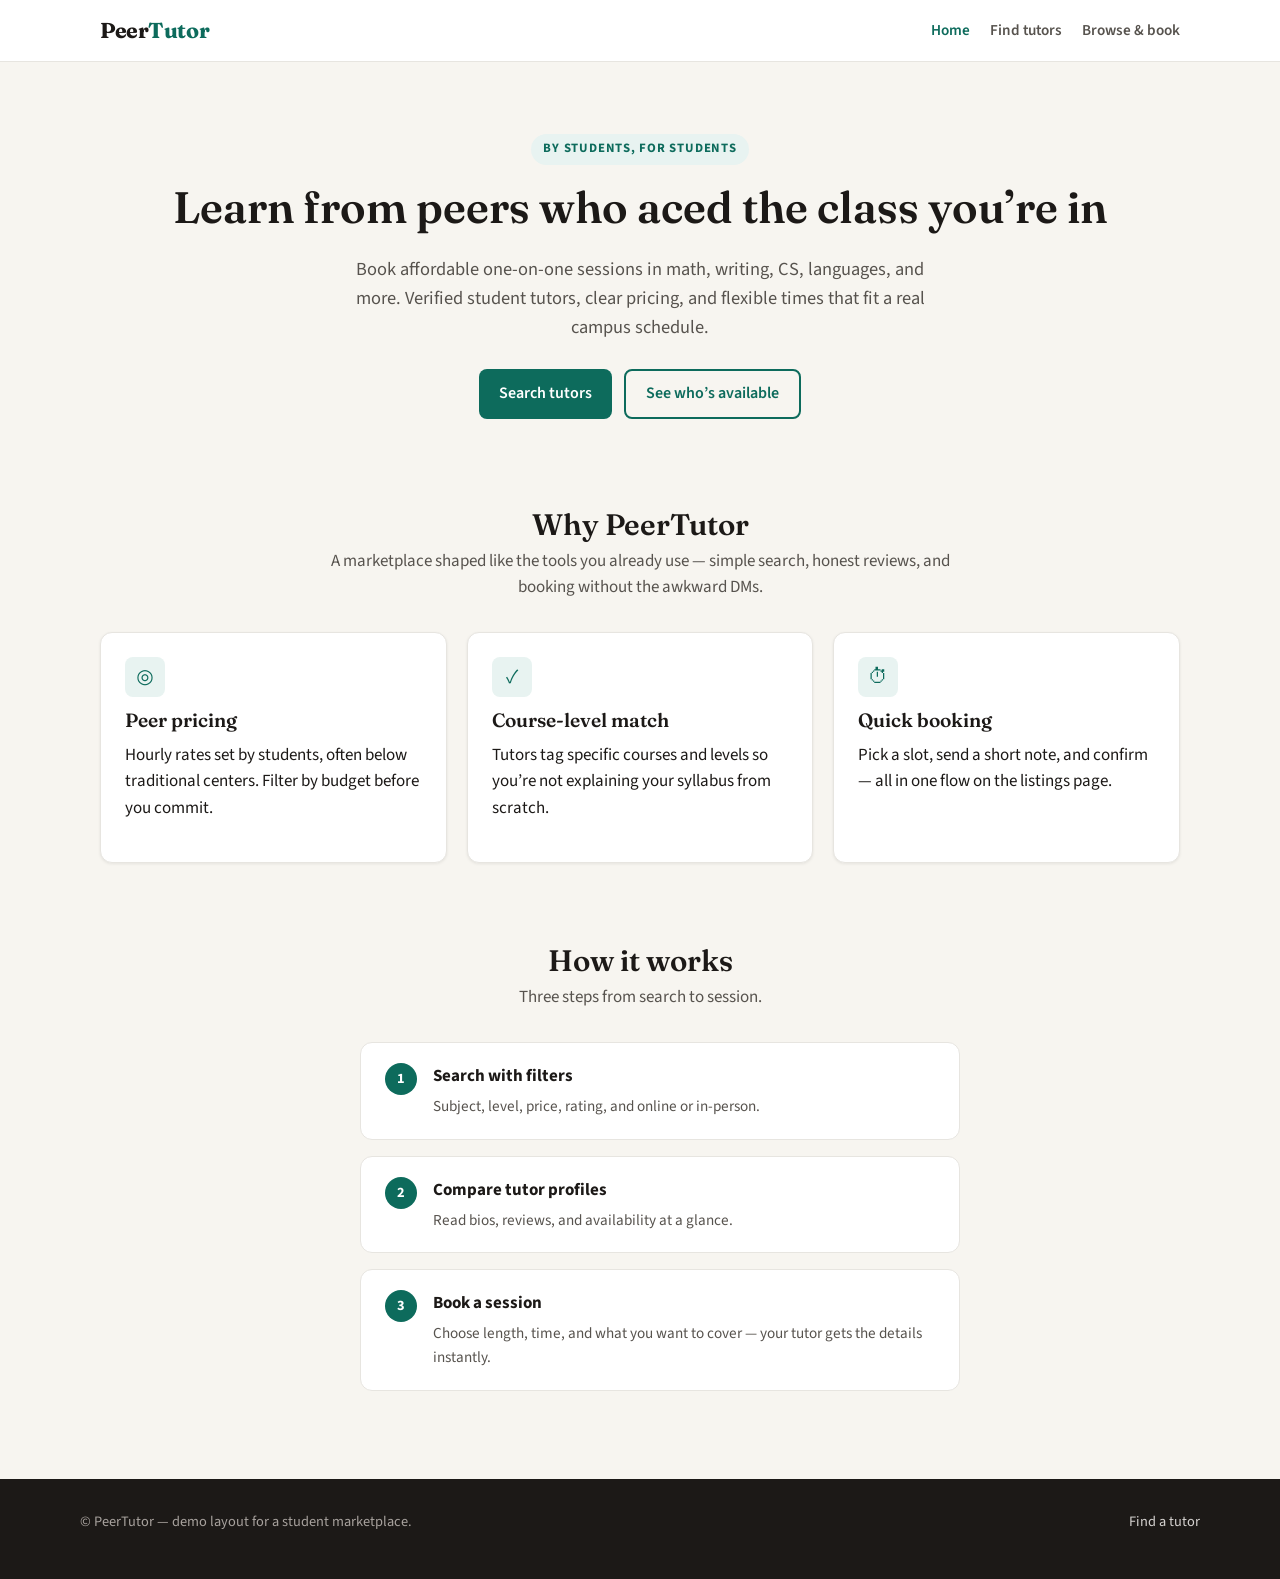
==== index.html @ b438c9f4 "init commit" ====
<!DOCTYPE html>
<html lang="en">
<head>
  <meta charset="UTF-8" />
  <meta name="viewport" content="width=device-width, initial-scale=1" />
  <title>PeerTutor — Student-to-student tutoring</title>
  <link rel="preconnect" href="https://fonts.googleapis.com" />
  <link rel="preconnect" href="https://fonts.gstatic.com" crossorigin />
  <link href="https://fonts.googleapis.com/css2?family=Fraunces:opsz,wght@9..144,600;700&family=Source+Sans+3:wght@400;600;700&display=swap" rel="stylesheet" />
  <link rel="stylesheet" href="styles.css" />
</head>
<body>
  <header class="site-header">
    <div class="site-header__inner">
      <a class="logo" href="index.html">Peer<span>Tutor</span></a>
      <nav class="nav-main" aria-label="Main">
        <a href="index.html" aria-current="page">Home</a>
        <a href="search.html">Find tutors</a>
        <a href="tutors.html">Browse &amp; book</a>
      </nav>
    </div>
  </header>

  <main>
    <div class="container">
      <section class="hero">
        <p class="hero__badge">By students, for students</p>
        <h1>Learn from peers who aced the class you’re in</h1>
        <p class="lead">
          Book affordable one-on-one sessions in math, writing, CS, languages, and more. Verified student tutors, clear pricing, and flexible times that fit a real campus schedule.
        </p>
        <div class="hero__actions">
          <a class="btn btn--primary" href="search.html">Search tutors</a>
          <a class="btn btn--ghost" href="tutors.html">See who’s available</a>
        </div>
      </section>

      <section class="section" aria-labelledby="why-heading">
        <h2 id="why-heading" class="section__title">Why PeerTutor</h2>
        <p class="section__intro">
          A marketplace shaped like the tools you already use — simple search, honest reviews, and booking without the awkward DMs.
        </p>
        <div class="grid-3">
          <article class="feature-card">
            <div class="feature-card__icon" aria-hidden="true">◎</div>
            <h3>Peer pricing</h3>
            <p>Hourly rates set by students, often below traditional centers. Filter by budget before you commit.</p>
          </article>
          <article class="feature-card">
            <div class="feature-card__icon" aria-hidden="true">✓</div>
            <h3>Course-level match</h3>
            <p>Tutors tag specific courses and levels so you’re not explaining your syllabus from scratch.</p>
          </article>
          <article class="feature-card">
            <div class="feature-card__icon" aria-hidden="true">⏱</div>
            <h3>Quick booking</h3>
            <p>Pick a slot, send a short note, and confirm — all in one flow on the listings page.</p>
          </article>
        </div>
      </section>

      <section class="section" aria-labelledby="how-heading">
        <h2 id="how-heading" class="section__title">How it works</h2>
        <p class="section__intro">Three steps from search to session.</p>
        <ol class="steps">
          <li class="step">
            <div>
              <strong>Search with filters</strong>
              <p style="margin: 0.35rem 0 0; color: var(--ink-muted); font-size: 0.95rem;">Subject, level, price, rating, and online or in-person.</p>
            </div>
          </li>
          <li class="step">
            <div>
              <strong>Compare tutor profiles</strong>
              <p style="margin: 0.35rem 0 0; color: var(--ink-muted); font-size: 0.95rem;">Read bios, reviews, and availability at a glance.</p>
            </div>
          </li>
          <li class="step">
            <div>
              <strong>Book a session</strong>
              <p style="margin: 0.35rem 0 0; color: var(--ink-muted); font-size: 0.95rem;">Choose length, time, and what you want to cover — your tutor gets the details instantly.</p>
            </div>
          </li>
        </ol>
      </section>
    </div>
  </main>

  <footer class="site-footer">
    <div class="site-footer__inner">
      <p>© PeerTutor — demo layout for a student marketplace.</p>
      <p><a href="search.html">Find a tutor</a></p>
    </div>
  </footer>
</body>
</html>
---- styles.css ----
/* PeerTutor — shared styles for all pages */

:root {
  --bg: #f7f5f0;
  --bg-card: #ffffff;
  --ink: #1c1917;
  --ink-muted: #57534e;
  --accent: #0d6b5c;
  --accent-hover: #095548;
  --accent-soft: #e8f3f1;
  --border: #e7e5e0;
  --warning: #b45309;
  --radius: 12px;
  --radius-sm: 8px;
  --shadow: 0 1px 3px rgba(28, 25, 23, 0.08);
  --shadow-lg: 0 12px 40px rgba(28, 25, 23, 0.1);
  --font-sans: "Source Sans 3", system-ui, sans-serif;
  --font-display: "Fraunces", Georgia, serif;
  --max: 1120px;
}

*,
*::before,
*::after {
  box-sizing: border-box;
}

html {
  scroll-behavior: smooth;
}

body {
  margin: 0;
  font-family: var(--font-sans);
  font-size: 1.0625rem;
  line-height: 1.55;
  color: var(--ink);
  background: var(--bg);
  min-height: 100vh;
  display: flex;
  flex-direction: column;
}

img {
  max-width: 100%;
  height: auto;
  display: block;
}

a {
  color: var(--accent);
  text-decoration: none;
}

a:hover {
  text-decoration: underline;
}

h1,
h2,
h3 {
  font-family: var(--font-display);
  font-weight: 600;
  line-height: 1.2;
  margin: 0 0 0.5em;
}

h1 {
  font-size: clamp(2rem, 4vw, 2.75rem);
}

h2 {
  font-size: clamp(1.5rem, 2.5vw, 1.85rem);
}

h3 {
  font-size: 1.2rem;
}

p {
  margin: 0 0 1em;
}

/* Layout */
.site-header {
  background: var(--bg-card);
  border-bottom: 1px solid var(--border);
  position: sticky;
  top: 0;
  z-index: 100;
}

.site-header__inner {
  max-width: var(--max);
  margin: 0 auto;
  padding: 0.85rem 1.25rem;
  display: flex;
  align-items: center;
  justify-content: space-between;
  gap: 1rem;
}

.logo {
  font-family: var(--font-display);
  font-weight: 700;
  font-size: 1.35rem;
  color: var(--ink);
  text-decoration: none;
  letter-spacing: -0.02em;
}

.logo:hover {
  color: var(--accent);
  text-decoration: none;
}

.logo span {
  color: var(--accent);
}

.nav-main {
  display: flex;
  flex-wrap: wrap;
  align-items: center;
  gap: 0.35rem 1.25rem;
}

.nav-main a {
  color: var(--ink-muted);
  font-weight: 600;
  font-size: 0.95rem;
  text-decoration: none;
}

.nav-main a:hover,
.nav-main a[aria-current="page"] {
  color: var(--accent);
  text-decoration: none;
}

main {
  flex: 1;
  width: 100%;
}

.container {
  max-width: var(--max);
  margin: 0 auto;
  padding: 2rem 1.25rem 3rem;
}

.container--narrow {
  max-width: 720px;
}

/* Buttons */
.btn {
  display: inline-flex;
  align-items: center;
  justify-content: center;
  gap: 0.5rem;
  padding: 0.65rem 1.25rem;
  font-family: var(--font-sans);
  font-size: 1rem;
  font-weight: 600;
  border-radius: var(--radius-sm);
  border: none;
  cursor: pointer;
  text-decoration: none;
  transition: background 0.15s, color 0.15s, box-shadow 0.15s;
}

.btn--primary {
  background: var(--accent);
  color: #fff;
}

.btn--primary:hover {
  background: var(--accent-hover);
  color: #fff;
  text-decoration: none;
  box-shadow: var(--shadow);
}

.btn--ghost {
  background: transparent;
  color: var(--accent);
  border: 2px solid var(--accent);
}

.btn--ghost:hover {
  background: var(--accent-soft);
  text-decoration: none;
}

.btn--sm {
  padding: 0.45rem 0.9rem;
  font-size: 0.9rem;
}

/* Hero */
.hero {
  padding: 2.5rem 0 3rem;
  text-align: center;
}

.hero__badge {
  display: inline-block;
  font-size: 0.8rem;
  font-weight: 700;
  text-transform: uppercase;
  letter-spacing: 0.06em;
  color: var(--accent);
  background: var(--accent-soft);
  padding: 0.35rem 0.75rem;
  border-radius: 999px;
  margin-bottom: 1rem;
}

.hero p.lead {
  font-size: 1.15rem;
  color: var(--ink-muted);
  max-width: 36rem;
  margin: 0 auto 1.75rem;
}

.hero__actions {
  display: flex;
  flex-wrap: wrap;
  gap: 0.75rem;
  justify-content: center;
}

/* Sections */
.section {
  padding: 2.5rem 0;
}

.section__title {
  text-align: center;
  margin-bottom: 0.35rem;
}

.section__intro {
  text-align: center;
  color: var(--ink-muted);
  max-width: 40rem;
  margin: 0 auto 2rem;
}

.grid-3 {
  display: grid;
  gap: 1.25rem;
}

@media (min-width: 640px) {
  .grid-3 {
    grid-template-columns: repeat(3, 1fr);
  }
}

.feature-card {
  background: var(--bg-card);
  border: 1px solid var(--border);
  border-radius: var(--radius);
  padding: 1.5rem;
  box-shadow: var(--shadow);
}

.feature-card__icon {
  width: 2.5rem;
  height: 2.5rem;
  background: var(--accent-soft);
  color: var(--accent);
  border-radius: var(--radius-sm);
  display: flex;
  align-items: center;
  justify-content: center;
  font-size: 1.25rem;
  margin-bottom: 0.75rem;
}

.steps {
  display: grid;
  gap: 1rem;
  counter-reset: step;
  max-width: 40rem;
  margin: 0 auto;
}

.step {
  display: flex;
  gap: 1rem;
  align-items: flex-start;
  background: var(--bg-card);
  border: 1px solid var(--border);
  border-radius: var(--radius);
  padding: 1.25rem 1.5rem;
}

.step::before {
  counter-increment: step;
  content: counter(step);
  flex-shrink: 0;
  width: 2rem;
  height: 2rem;
  background: var(--accent);
  color: #fff;
  font-weight: 700;
  font-size: 0.9rem;
  border-radius: 50%;
  display: flex;
  align-items: center;
  justify-content: center;
}

/* Footer */
.site-footer {
  background: var(--ink);
  color: #a8a29e;
  padding: 2rem 1.25rem;
  margin-top: auto;
  font-size: 0.9rem;
}

.site-footer__inner {
  max-width: var(--max);
  margin: 0 auto;
  display: flex;
  flex-wrap: wrap;
  gap: 1rem;
  justify-content: space-between;
  align-items: center;
}

.site-footer a {
  color: #d6d3d1;
}

/* Page header (inner pages) */
.page-head {
  margin-bottom: 1.75rem;
}

.page-head p {
  color: var(--ink-muted);
  margin: 0;
}

/* Search layout */
.search-layout {
  display: grid;
  gap: 1.5rem;
}

@media (min-width: 900px) {
  .search-layout {
    grid-template-columns: 280px 1fr;
    align-items: start;
  }
}

.filters {
  background: var(--bg-card);
  border: 1px solid var(--border);
  border-radius: var(--radius);
  padding: 1.25rem;
  box-shadow: var(--shadow);
}

@media (min-width: 900px) {
  .filters {
    position: sticky;
    top: 5.5rem;
  }
}

.filters h2 {
  font-size: 1.1rem;
  margin-bottom: 1rem;
  font-family: var(--font-sans);
  font-weight: 700;
}

.field {
  margin-bottom: 1rem;
}

.field label {
  display: block;
  font-size: 0.85rem;
  font-weight: 600;
  color: var(--ink-muted);
  margin-bottom: 0.35rem;
}

.field input[type="text"],
.field input[type="number"],
.field input[type="search"],
.field select,
.field textarea {
  width: 100%;
  padding: 0.55rem 0.65rem;
  font-family: var(--font-sans);
  font-size: 1rem;
  border: 1px solid var(--border);
  border-radius: var(--radius-sm);
  background: #fff;
}

.field input:focus,
.field select:focus,
.field textarea:focus {
  outline: 2px solid var(--accent);
  outline-offset: 1px;
}

.field--inline {
  display: flex;
  gap: 0.75rem;
}

.field--inline .field {
  flex: 1;
  margin-bottom: 0;
}

.checkbox-group {
  display: flex;
  flex-direction: column;
  gap: 0.4rem;
}

.checkbox-group label {
  display: flex;
  align-items: center;
  gap: 0.5rem;
  font-weight: 500;
  color: var(--ink);
  cursor: pointer;
}

.checkbox-group input {
  width: 1rem;
  height: 1rem;
  accent-color: var(--accent);
}

.filter-actions {
  display: flex;
  flex-direction: column;
  gap: 0.5rem;
  margin-top: 1.25rem;
}

.filter-actions .btn {
  width: 100%;
}

.search-hint {
  background: var(--accent-soft);
  border-radius: var(--radius-sm);
  padding: 0.85rem 1rem;
  font-size: 0.95rem;
  color: var(--ink-muted);
  margin-bottom: 1rem;
}

/* Tutor grid */
.toolbar {
  display: flex;
  flex-wrap: wrap;
  align-items: center;
  justify-content: space-between;
  gap: 0.75rem;
  margin-bottom: 1.25rem;
}

.toolbar__meta {
  font-size: 0.95rem;
  color: var(--ink-muted);
}

.chips {
  display: flex;
  flex-wrap: wrap;
  gap: 0.4rem;
}

.chip {
  font-size: 0.8rem;
  font-weight: 600;
  padding: 0.25rem 0.6rem;
  background: var(--border);
  color: var(--ink-muted);
  border-radius: 999px;
}

.chip--live {
  background: var(--accent-soft);
  color: var(--accent);
}

.tutor-grid {
  display: grid;
  gap: 1.25rem;
}

@media (min-width: 640px) {
  .tutor-grid {
    grid-template-columns: repeat(2, 1fr);
  }
}

@media (min-width: 1000px) {
  .tutor-grid {
    grid-template-columns: repeat(3, 1fr);
  }
}

.tutor-card {
  background: var(--bg-card);
  border: 1px solid var(--border);
  border-radius: var(--radius);
  overflow: hidden;
  box-shadow: var(--shadow);
  display: flex;
  flex-direction: column;
  transition: box-shadow 0.2s;
}

.tutor-card:hover {
  box-shadow: var(--shadow-lg);
}

.tutor-card[data-hidden="true"] {
  display: none;
}

.tutor-card__top {
  display: flex;
  gap: 1rem;
  padding: 1.25rem;
  border-bottom: 1px solid var(--border);
}

.tutor-card__avatar {
  width: 64px;
  height: 64px;
  border-radius: 50%;
  background: linear-gradient(135deg, var(--accent-soft), #ddd6d0);
  flex-shrink: 0;
  object-fit: cover;
}

.tutor-card__head h3 {
  margin-bottom: 0.15rem;
  font-size: 1.1rem;
}

.tutor-card__meta {
  font-size: 0.85rem;
  color: var(--ink-muted);
}

.tutor-card__rating {
  display: flex;
  align-items: center;
  gap: 0.35rem;
  font-weight: 700;
  color: var(--warning);
  font-size: 0.9rem;
}

.tutor-card__body {
  padding: 1rem 1.25rem;
  flex: 1;
}

.tutor-card__tags {
  display: flex;
  flex-wrap: wrap;
  gap: 0.35rem;
  margin-bottom: 0.75rem;
}

.tag {
  font-size: 0.75rem;
  font-weight: 600;
  padding: 0.2rem 0.5rem;
  background: var(--accent-soft);
  color: var(--accent);
  border-radius: 4px;
}

.tutor-card__bio {
  font-size: 0.92rem;
  color: var(--ink-muted);
  margin: 0;
  display: -webkit-box;
  -webkit-line-clamp: 3;
  -webkit-box-orient: vertical;
  overflow: hidden;
}

.tutor-card__foot {
  padding: 1rem 1.25rem;
  border-top: 1px solid var(--border);
  display: flex;
  align-items: center;
  justify-content: space-between;
  gap: 0.75rem;
}

.tutor-card__price {
  font-family: var(--font-display);
  font-weight: 600;
  font-size: 1.15rem;
  color: var(--ink);
}

.tutor-card__price small {
  font-family: var(--font-sans);
  font-size: 0.8rem;
  font-weight: 500;
  color: var(--ink-muted);
}

/* Booking panel */
.booking-panel {
  position: fixed;
  inset: 0;
  background: rgba(28, 25, 23, 0.45);
  display: flex;
  align-items: flex-end;
  justify-content: center;
  padding: 1rem;
  z-index: 200;
  opacity: 0;
  visibility: hidden;
  transition: opacity 0.2s, visibility 0.2s;
}

.booking-panel.is-open {
  opacity: 1;
  visibility: visible;
}

@media (min-width: 600px) {
  .booking-panel {
    align-items: center;
  }
}

.booking-panel__dialog {
  background: var(--bg-card);
  border-radius: var(--radius);
  width: 100%;
  max-width: 420px;
  max-height: 90vh;
  overflow: auto;
  box-shadow: var(--shadow-lg);
  transform: translateY(12px);
  transition: transform 0.2s;
}

.booking-panel.is-open .booking-panel__dialog {
  transform: translateY(0);
}

.booking-panel__head {
  display: flex;
  align-items: flex-start;
  justify-content: space-between;
  gap: 1rem;
  padding: 1.25rem;
  border-bottom: 1px solid var(--border);
}

.booking-panel__head h2 {
  font-size: 1.2rem;
  margin: 0;
}

.booking-panel__close {
  background: none;
  border: none;
  font-size: 1.5rem;
  line-height: 1;
  cursor: pointer;
  color: var(--ink-muted);
  padding: 0.15rem;
}

.booking-panel__close:hover {
  color: var(--ink);
}

.booking-panel__form {
  padding: 1.25rem;
}

.booking-panel__form .field:last-of-type {
  margin-bottom: 0;
}

.booking-submit {
  margin-top: 1.25rem;
}

.booking-submit .btn {
  width: 100%;
}

.empty-state {
  text-align: center;
  padding: 3rem 1.5rem;
  color: var(--ink-muted);
  background: var(--bg-card);
  border: 1px dashed var(--border);
  border-radius: var(--radius);
}

.empty-state strong {
  color: var(--ink);
}
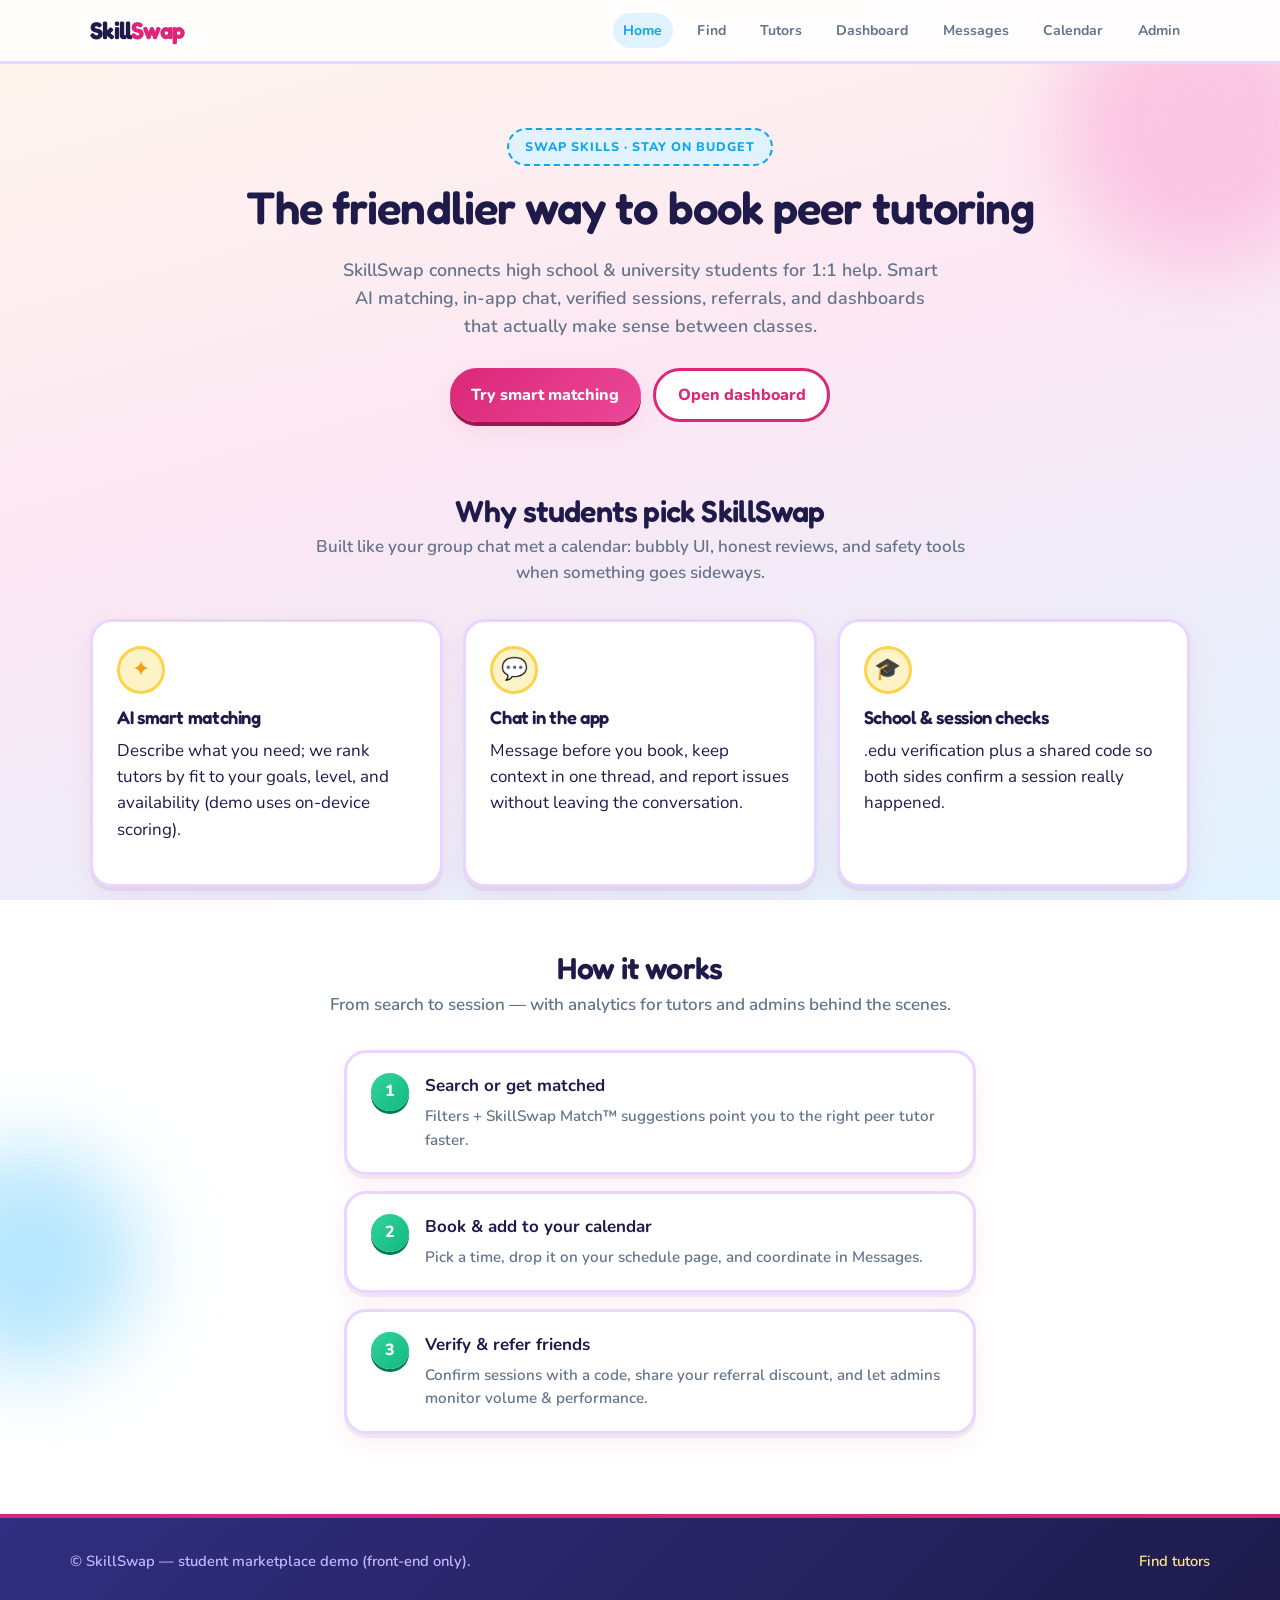
==== commit ef4e140b: "skillswap" ====
--- a/index.html
+++ b/index.html
@@ -3,94 +3,104 @@
 <head>
   <meta charset="UTF-8" />
   <meta name="viewport" content="width=device-width, initial-scale=1" />
-  <title>PeerTutor — Student-to-student tutoring</title>
+  <title>SkillSwap — Student-to-student tutoring</title>
   <link rel="preconnect" href="https://fonts.googleapis.com" />
   <link rel="preconnect" href="https://fonts.gstatic.com" crossorigin />
-  <link href="https://fonts.googleapis.com/css2?family=Fraunces:opsz,wght@9..144,600;700&family=Source+Sans+3:wght@400;600;700&display=swap" rel="stylesheet" />
+  <link href="https://fonts.googleapis.com/css2?family=Fredoka:wght@500;600;700&family=Nunito:wght@400;600;700;800&display=swap" rel="stylesheet" />
   <link rel="stylesheet" href="styles.css" />
 </head>
 <body>
   <header class="site-header">
     <div class="site-header__inner">
-      <a class="logo" href="index.html">Peer<span>Tutor</span></a>
+      <a class="logo" href="index.html">Skill<span>Swap</span></a>
       <nav class="nav-main" aria-label="Main">
         <a href="index.html" aria-current="page">Home</a>
-        <a href="search.html">Find tutors</a>
-        <a href="tutors.html">Browse &amp; book</a>
+        <a href="search.html">Find</a>
+        <a href="tutors.html">Tutors</a>
+        <a href="dashboard.html">Dashboard</a>
+        <a href="messages.html">Messages</a>
+        <a href="schedule.html">Calendar</a>
+        <a href="admin.html">Admin</a>
       </nav>
     </div>
   </header>
 
   <main>
-    <div class="container">
-      <section class="hero">
-        <p class="hero__badge">By students, for students</p>
-        <h1>Learn from peers who aced the class you’re in</h1>
-        <p class="lead">
-          Book affordable one-on-one sessions in math, writing, CS, languages, and more. Verified student tutors, clear pricing, and flexible times that fit a real campus schedule.
-        </p>
-        <div class="hero__actions">
-          <a class="btn btn--primary" href="search.html">Search tutors</a>
-          <a class="btn btn--ghost" href="tutors.html">See who’s available</a>
-        </div>
-      </section>
+    <div class="hero-wrap">
+      <div class="blob blob--1" aria-hidden="true"></div>
+      <div class="blob blob--2" aria-hidden="true"></div>
+      <div class="container">
+        <section class="hero">
+          <p class="hero__badge">Swap skills · stay on budget</p>
+          <h1>The friendlier way to book peer tutoring</h1>
+          <p class="lead">
+            SkillSwap connects high school &amp; university students for 1:1 help. Smart AI matching, in-app chat, verified sessions, referrals, and dashboards that actually make sense between classes.
+          </p>
+          <div class="hero__actions">
+            <a class="btn btn--primary" href="search.html">Try smart matching</a>
+            <a class="btn btn--ghost" href="dashboard.html">Open dashboard</a>
+          </div>
+        </section>
 
-      <section class="section" aria-labelledby="why-heading">
-        <h2 id="why-heading" class="section__title">Why PeerTutor</h2>
-        <p class="section__intro">
-          A marketplace shaped like the tools you already use — simple search, honest reviews, and booking without the awkward DMs.
-        </p>
-        <div class="grid-3">
-          <article class="feature-card">
-            <div class="feature-card__icon" aria-hidden="true">◎</div>
-            <h3>Peer pricing</h3>
-            <p>Hourly rates set by students, often below traditional centers. Filter by budget before you commit.</p>
-          </article>
-          <article class="feature-card">
-            <div class="feature-card__icon" aria-hidden="true">✓</div>
-            <h3>Course-level match</h3>
-            <p>Tutors tag specific courses and levels so you’re not explaining your syllabus from scratch.</p>
-          </article>
-          <article class="feature-card">
-            <div class="feature-card__icon" aria-hidden="true">⏱</div>
-            <h3>Quick booking</h3>
-            <p>Pick a slot, send a short note, and confirm — all in one flow on the listings page.</p>
-          </article>
-        </div>
-      </section>
+        <section class="section" aria-labelledby="why-heading">
+          <h2 id="why-heading" class="section__title">Why students pick SkillSwap</h2>
+          <p class="section__intro">
+            Built like your group chat met a calendar: bubbly UI, honest reviews, and safety tools when something goes sideways.
+          </p>
+          <div class="grid-3">
+            <article class="feature-card">
+              <div class="feature-card__icon" aria-hidden="true">✦</div>
+              <h3>AI smart matching</h3>
+              <p>Describe what you need; we rank tutors by fit to your goals, level, and availability (demo uses on-device scoring).</p>
+            </article>
+            <article class="feature-card">
+              <div class="feature-card__icon" aria-hidden="true">💬</div>
+              <h3>Chat in the app</h3>
+              <p>Message before you book, keep context in one thread, and report issues without leaving the conversation.</p>
+            </article>
+            <article class="feature-card">
+              <div class="feature-card__icon" aria-hidden="true">🎓</div>
+              <h3>School &amp; session checks</h3>
+              <p>.edu verification plus a shared code so both sides confirm a session really happened.</p>
+            </article>
+          </div>
+        </section>
 
-      <section class="section" aria-labelledby="how-heading">
-        <h2 id="how-heading" class="section__title">How it works</h2>
-        <p class="section__intro">Three steps from search to session.</p>
-        <ol class="steps">
-          <li class="step">
-            <div>
-              <strong>Search with filters</strong>
-              <p style="margin: 0.35rem 0 0; color: var(--ink-muted); font-size: 0.95rem;">Subject, level, price, rating, and online or in-person.</p>
-            </div>
-          </li>
-          <li class="step">
-            <div>
-              <strong>Compare tutor profiles</strong>
-              <p style="margin: 0.35rem 0 0; color: var(--ink-muted); font-size: 0.95rem;">Read bios, reviews, and availability at a glance.</p>
-            </div>
-          </li>
-          <li class="step">
-            <div>
-              <strong>Book a session</strong>
-              <p style="margin: 0.35rem 0 0; color: var(--ink-muted); font-size: 0.95rem;">Choose length, time, and what you want to cover — your tutor gets the details instantly.</p>
-            </div>
-          </li>
-        </ol>
-      </section>
+        <section class="section" aria-labelledby="how-heading">
+          <h2 id="how-heading" class="section__title">How it works</h2>
+          <p class="section__intro">From search to session — with analytics for tutors and admins behind the scenes.</p>
+          <ol class="steps">
+            <li class="step">
+              <div>
+                <strong>Search or get matched</strong>
+                <p style="margin: 0.35rem 0 0; color: var(--ink-muted); font-size: 0.95rem; font-weight: 600;">Filters + SkillSwap Match™ suggestions point you to the right peer tutor faster.</p>
+              </div>
+            </li>
+            <li class="step">
+              <div>
+                <strong>Book &amp; add to your calendar</strong>
+                <p style="margin: 0.35rem 0 0; color: var(--ink-muted); font-size: 0.95rem; font-weight: 600;">Pick a time, drop it on your schedule page, and coordinate in Messages.</p>
+              </div>
+            </li>
+            <li class="step">
+              <div>
+                <strong>Verify &amp; refer friends</strong>
+                <p style="margin: 0.35rem 0 0; color: var(--ink-muted); font-size: 0.95rem; font-weight: 600;">Confirm sessions with a code, share your referral discount, and let admins monitor volume &amp; performance.</p>
+              </div>
+            </li>
+          </ol>
+        </section>
+      </div>
     </div>
   </main>
 
   <footer class="site-footer">
     <div class="site-footer__inner">
-      <p>© PeerTutor — demo layout for a student marketplace.</p>
-      <p><a href="search.html">Find a tutor</a></p>
+      <p>© SkillSwap — student marketplace demo (front-end only).</p>
+      <p><a href="search.html">Find tutors</a></p>
     </div>
   </footer>
+
+  <script src="skillswap.js"></script>
 </body>
 </html>
--- a/styles.css
+++ b/styles.css
@@ -1,22 +1,32 @@
-/* PeerTutor — shared styles for all pages */
+/* SkillSwap — bubbly student-friendly theme + shared components */
 
 :root {
-  --bg: #f7f5f0;
+  --bg-top: #fff7ed;
+  --bg-mid: #fce7f3;
+  --bg-bottom: #e0f2fe;
   --bg-card: #ffffff;
-  --ink: #1c1917;
-  --ink-muted: #57534e;
-  --accent: #0d6b5c;
-  --accent-hover: #095548;
-  --accent-soft: #e8f3f1;
-  --border: #e7e5e0;
-  --warning: #b45309;
-  --radius: 12px;
-  --radius-sm: 8px;
-  --shadow: 0 1px 3px rgba(28, 25, 23, 0.08);
-  --shadow-lg: 0 12px 40px rgba(28, 25, 23, 0.1);
-  --font-sans: "Source Sans 3", system-ui, sans-serif;
-  --font-display: "Fraunces", Georgia, serif;
-  --max: 1120px;
+  --ink: #1e1b4b;
+  --ink-muted: #64748b;
+  --accent: #db2777;
+  --accent-hover: #be185d;
+  --accent-soft: #fce7f3;
+  --accent-2: #0ea5e9;
+  --accent-2-soft: #e0f2fe;
+  --accent-3: #f59e0b;
+  --accent-3-soft: #fef3c7;
+  --mint: #34d399;
+  --mint-soft: #d1fae5;
+  --border: #e9d5ff;
+  --warning: #d97706;
+  --danger: #dc2626;
+  --radius: 22px;
+  --radius-sm: 14px;
+  --radius-pill: 999px;
+  --shadow: 0 4px 0 rgba(30, 27, 75, 0.06), 0 8px 24px rgba(219, 39, 119, 0.08);
+  --shadow-lg: 0 6px 0 rgba(30, 27, 75, 0.07), 0 16px 48px rgba(14, 165, 233, 0.12);
+  --font-sans: "Nunito", system-ui, sans-serif;
+  --font-display: "Fredoka", "Nunito", system-ui, sans-serif;
+  --max: 1140px;
 }
 
 *,
@@ -35,7 +45,8 @@
   font-size: 1.0625rem;
   line-height: 1.55;
   color: var(--ink);
-  background: var(--bg);
+  background: linear-gradient(165deg, var(--bg-top) 0%, var(--bg-mid) 45%, var(--bg-bottom) 100%);
+  background-attachment: fixed;
   min-height: 100vh;
   display: flex;
   flex-direction: column;
@@ -48,8 +59,9 @@
 }
 
 a {
-  color: var(--accent);
+  color: var(--accent-2);
   text-decoration: none;
+  font-weight: 600;
 }
 
 a:hover {
@@ -61,30 +73,68 @@
 h3 {
   font-family: var(--font-display);
   font-weight: 600;
-  line-height: 1.2;
+  line-height: 1.15;
   margin: 0 0 0.5em;
+  letter-spacing: -0.02em;
 }
 
 h1 {
-  font-size: clamp(2rem, 4vw, 2.75rem);
+  font-size: clamp(2rem, 4.5vw, 2.85rem);
 }
 
 h2 {
-  font-size: clamp(1.5rem, 2.5vw, 1.85rem);
+  font-size: clamp(1.45rem, 2.5vw, 1.9rem);
 }
 
 h3 {
-  font-size: 1.2rem;
+  font-size: 1.15rem;
 }
 
 p {
   margin: 0 0 1em;
 }
 
-/* Layout */
+/* Decorative blobs */
+.blob {
+  position: absolute;
+  border-radius: 50%;
+  filter: blur(40px);
+  opacity: 0.55;
+  pointer-events: none;
+  z-index: 0;
+}
+
+.blob--1 {
+  width: 280px;
+  height: 280px;
+  background: #f9a8d4;
+  top: -80px;
+  right: -60px;
+}
+
+.blob--2 {
+  width: 220px;
+  height: 220px;
+  background: #7dd3fc;
+  bottom: 10%;
+  left: -80px;
+}
+
+.hero-wrap {
+  position: relative;
+  overflow: hidden;
+}
+
+.hero-wrap .container {
+  position: relative;
+  z-index: 1;
+}
+
+/* Header */
 .site-header {
-  background: var(--bg-card);
-  border-bottom: 1px solid var(--border);
+  background: rgba(255, 255, 255, 0.88);
+  backdrop-filter: blur(12px);
+  border-bottom: 3px solid var(--border);
   position: sticky;
   top: 0;
   z-index: 100;
@@ -93,20 +143,21 @@
 .site-header__inner {
   max-width: var(--max);
   margin: 0 auto;
-  padding: 0.85rem 1.25rem;
+  padding: 0.75rem 1.25rem;
   display: flex;
   align-items: center;
   justify-content: space-between;
   gap: 1rem;
+  flex-wrap: wrap;
 }
 
 .logo {
   font-family: var(--font-display);
   font-weight: 700;
-  font-size: 1.35rem;
+  font-size: 1.5rem;
   color: var(--ink);
   text-decoration: none;
-  letter-spacing: -0.02em;
+  letter-spacing: -0.03em;
 }
 
 .logo:hover {
@@ -122,19 +173,28 @@
   display: flex;
   flex-wrap: wrap;
   align-items: center;
-  gap: 0.35rem 1.25rem;
+  gap: 0.35rem 0.85rem;
 }
 
 .nav-main a {
   color: var(--ink-muted);
-  font-weight: 600;
-  font-size: 0.95rem;
+  font-weight: 700;
+  font-size: 0.88rem;
   text-decoration: none;
-}
-
-.nav-main a:hover,
+  padding: 0.4rem 0.65rem;
+  border-radius: var(--radius-pill);
+  transition: background 0.15s, color 0.15s;
+}
+
+.nav-main a:hover {
+  background: var(--accent-soft);
+  color: var(--accent);
+  text-decoration: none;
+}
+
 .nav-main a[aria-current="page"] {
-  color: var(--accent);
+  background: var(--accent-2-soft);
+  color: var(--accent-2);
   text-decoration: none;
 }
 
@@ -159,33 +219,50 @@
   align-items: center;
   justify-content: center;
   gap: 0.5rem;
-  padding: 0.65rem 1.25rem;
+  padding: 0.7rem 1.35rem;
   font-family: var(--font-sans);
   font-size: 1rem;
-  font-weight: 600;
-  border-radius: var(--radius-sm);
+  font-weight: 800;
+  border-radius: var(--radius-pill);
   border: none;
   cursor: pointer;
   text-decoration: none;
-  transition: background 0.15s, color 0.15s, box-shadow 0.15s;
+  transition: transform 0.12s, box-shadow 0.12s, background 0.15s;
+}
+
+.btn:active {
+  transform: scale(0.98);
 }
 
 .btn--primary {
-  background: var(--accent);
+  background: linear-gradient(135deg, var(--accent), #ec4899);
   color: #fff;
+  box-shadow: 0 4px 0 #9d174d, var(--shadow);
 }
 
 .btn--primary:hover {
-  background: var(--accent-hover);
   color: #fff;
   text-decoration: none;
-  box-shadow: var(--shadow);
+  filter: brightness(1.05);
+}
+
+.btn--secondary {
+  background: linear-gradient(135deg, var(--accent-2), #38bdf8);
+  color: #fff;
+  box-shadow: 0 4px 0 #0369a1, 0 8px 20px rgba(14, 165, 233, 0.25);
+}
+
+.btn--secondary:hover {
+  color: #fff;
+  text-decoration: none;
+  filter: brightness(1.05);
 }
 
 .btn--ghost {
-  background: transparent;
+  background: #fff;
   color: var(--accent);
-  border: 2px solid var(--accent);
+  border: 3px solid var(--accent);
+  box-shadow: 0 3px 0 var(--accent-soft);
 }
 
 .btn--ghost:hover {
@@ -193,35 +270,59 @@
   text-decoration: none;
 }
 
+.btn--danger {
+  background: var(--danger);
+  color: #fff;
+  box-shadow: 0 4px 0 #991b1b;
+}
+
 .btn--sm {
-  padding: 0.45rem 0.9rem;
-  font-size: 0.9rem;
+  padding: 0.45rem 0.95rem;
+  font-size: 0.88rem;
+}
+
+.btn--link {
+  background: none;
+  border: none;
+  color: var(--ink-muted);
+  font-weight: 700;
+  font-size: 0.8rem;
+  padding: 0.25rem 0.5rem;
+  box-shadow: none;
+  cursor: pointer;
+  text-decoration: underline;
+}
+
+.btn--link:hover {
+  color: var(--danger);
 }
 
 /* Hero */
 .hero {
-  padding: 2.5rem 0 3rem;
+  padding: 2rem 0 2.5rem;
   text-align: center;
 }
 
 .hero__badge {
   display: inline-block;
-  font-size: 0.8rem;
-  font-weight: 700;
+  font-size: 0.78rem;
+  font-weight: 800;
   text-transform: uppercase;
-  letter-spacing: 0.06em;
-  color: var(--accent);
-  background: var(--accent-soft);
-  padding: 0.35rem 0.75rem;
-  border-radius: 999px;
+  letter-spacing: 0.08em;
+  color: var(--accent-2);
+  background: var(--accent-2-soft);
+  padding: 0.45rem 1rem;
+  border-radius: var(--radius-pill);
   margin-bottom: 1rem;
+  border: 2px dashed var(--accent-2);
 }
 
 .hero p.lead {
-  font-size: 1.15rem;
-  color: var(--ink-muted);
-  max-width: 36rem;
+  font-size: 1.12rem;
+  color: var(--ink-muted);
+  max-width: 38rem;
   margin: 0 auto 1.75rem;
+  font-weight: 600;
 }
 
 .hero__actions {
@@ -233,7 +334,7 @@
 
 /* Sections */
 .section {
-  padding: 2.5rem 0;
+  padding: 2rem 0;
 }
 
 .section__title {
@@ -244,8 +345,9 @@
 .section__intro {
   text-align: center;
   color: var(--ink-muted);
-  max-width: 40rem;
+  max-width: 42rem;
   margin: 0 auto 2rem;
+  font-weight: 600;
 }
 
 .grid-3 {
@@ -261,30 +363,37 @@
 
 .feature-card {
   background: var(--bg-card);
-  border: 1px solid var(--border);
+  border: 3px solid var(--border);
   border-radius: var(--radius);
   padding: 1.5rem;
   box-shadow: var(--shadow);
+  transition: transform 0.2s, box-shadow 0.2s;
+}
+
+.feature-card:hover {
+  transform: translateY(-4px);
+  box-shadow: var(--shadow-lg);
 }
 
 .feature-card__icon {
-  width: 2.5rem;
-  height: 2.5rem;
-  background: var(--accent-soft);
-  color: var(--accent);
-  border-radius: var(--radius-sm);
+  width: 3rem;
+  height: 3rem;
+  background: var(--accent-3-soft);
+  color: var(--accent-3);
+  border-radius: 50%;
   display: flex;
   align-items: center;
   justify-content: center;
-  font-size: 1.25rem;
-  margin-bottom: 0.75rem;
+  font-size: 1.35rem;
+  margin-bottom: 0.85rem;
+  border: 3px solid #fcd34d;
 }
 
 .steps {
   display: grid;
   gap: 1rem;
   counter-reset: step;
-  max-width: 40rem;
+  max-width: 42rem;
   margin: 0 auto;
 }
 
@@ -293,34 +402,38 @@
   gap: 1rem;
   align-items: flex-start;
   background: var(--bg-card);
-  border: 1px solid var(--border);
+  border: 3px solid var(--border);
   border-radius: var(--radius);
   padding: 1.25rem 1.5rem;
+  box-shadow: var(--shadow);
 }
 
 .step::before {
   counter-increment: step;
   content: counter(step);
   flex-shrink: 0;
-  width: 2rem;
-  height: 2rem;
-  background: var(--accent);
+  width: 2.35rem;
+  height: 2.35rem;
+  background: linear-gradient(135deg, var(--mint), #10b981);
   color: #fff;
-  font-weight: 700;
-  font-size: 0.9rem;
+  font-weight: 800;
+  font-size: 1rem;
   border-radius: 50%;
   display: flex;
   align-items: center;
   justify-content: center;
+  box-shadow: 0 3px 0 #047857;
 }
 
 /* Footer */
 .site-footer {
-  background: var(--ink);
-  color: #a8a29e;
+  background: linear-gradient(135deg, #312e81, #1e1b4b);
+  color: #c4b5fd;
   padding: 2rem 1.25rem;
   margin-top: auto;
-  font-size: 0.9rem;
+  font-size: 0.92rem;
+  font-weight: 600;
+  border-top: 4px solid var(--accent);
 }
 
 .site-footer__inner {
@@ -334,17 +447,18 @@
 }
 
 .site-footer a {
-  color: #d6d3d1;
-}
-
-/* Page header (inner pages) */
+  color: #fde68a;
+}
+
+/* Page header */
 .page-head {
-  margin-bottom: 1.75rem;
+  margin-bottom: 1.5rem;
 }
 
 .page-head p {
   color: var(--ink-muted);
   margin: 0;
+  font-weight: 600;
 }
 
 /* Search layout */
@@ -355,31 +469,30 @@
 
 @media (min-width: 900px) {
   .search-layout {
-    grid-template-columns: 280px 1fr;
+    grid-template-columns: 290px 1fr;
     align-items: start;
   }
 }
 
 .filters {
   background: var(--bg-card);
-  border: 1px solid var(--border);
+  border: 3px solid var(--border);
   border-radius: var(--radius);
-  padding: 1.25rem;
+  padding: 1.35rem;
   box-shadow: var(--shadow);
 }
 
 @media (min-width: 900px) {
   .filters {
     position: sticky;
-    top: 5.5rem;
+    top: 5.25rem;
   }
 }
 
 .filters h2 {
-  font-size: 1.1rem;
+  font-size: 1.05rem;
   margin-bottom: 1rem;
-  font-family: var(--font-sans);
-  font-weight: 700;
+  font-family: var(--font-display);
 }
 
 .field {
@@ -388,8 +501,8 @@
 
 .field label {
   display: block;
-  font-size: 0.85rem;
-  font-weight: 600;
+  font-size: 0.82rem;
+  font-weight: 800;
   color: var(--ink-muted);
   margin-bottom: 0.35rem;
 }
@@ -397,13 +510,16 @@
 .field input[type="text"],
 .field input[type="number"],
 .field input[type="search"],
+.field input[type="email"],
+.field input[type="datetime-local"],
 .field select,
 .field textarea {
   width: 100%;
-  padding: 0.55rem 0.65rem;
+  padding: 0.6rem 0.85rem;
   font-family: var(--font-sans);
   font-size: 1rem;
-  border: 1px solid var(--border);
+  font-weight: 600;
+  border: 3px solid var(--border);
   border-radius: var(--radius-sm);
   background: #fff;
 }
@@ -411,8 +527,9 @@
 .field input:focus,
 .field select:focus,
 .field textarea:focus {
-  outline: 2px solid var(--accent);
-  outline-offset: 1px;
+  outline: none;
+  border-color: var(--accent-2);
+  box-shadow: 0 0 0 3px var(--accent-2-soft);
 }
 
 .field--inline {
@@ -428,21 +545,21 @@
 .checkbox-group {
   display: flex;
   flex-direction: column;
-  gap: 0.4rem;
+  gap: 0.45rem;
 }
 
 .checkbox-group label {
   display: flex;
   align-items: center;
   gap: 0.5rem;
-  font-weight: 500;
+  font-weight: 700;
   color: var(--ink);
   cursor: pointer;
 }
 
 .checkbox-group input {
-  width: 1rem;
-  height: 1rem;
+  width: 1.1rem;
+  height: 1.1rem;
   accent-color: var(--accent);
 }
 
@@ -458,12 +575,66 @@
 }
 
 .search-hint {
-  background: var(--accent-soft);
+  background: var(--accent-3-soft);
+  border: 2px dashed var(--accent-3);
   border-radius: var(--radius-sm);
-  padding: 0.85rem 1rem;
+  padding: 1rem;
   font-size: 0.95rem;
   color: var(--ink-muted);
   margin-bottom: 1rem;
+  font-weight: 600;
+}
+
+/* AI match card */
+.ai-match-card {
+  background: linear-gradient(135deg, #faf5ff, var(--accent-2-soft));
+  border: 3px solid #c084fc;
+  border-radius: var(--radius);
+  padding: 1.35rem;
+  margin-bottom: 1.25rem;
+  box-shadow: var(--shadow);
+}
+
+.ai-match-card h2 {
+  font-size: 1.15rem;
+  margin-bottom: 0.5rem;
+  display: flex;
+  align-items: center;
+  gap: 0.5rem;
+}
+
+.ai-match-card .ai-badge {
+  font-size: 0.7rem;
+  font-weight: 800;
+  text-transform: uppercase;
+  background: #7c3aed;
+  color: #fff;
+  padding: 0.2rem 0.5rem;
+  border-radius: var(--radius-pill);
+}
+
+.match-results {
+  display: flex;
+  flex-direction: column;
+  gap: 0.65rem;
+  margin-top: 1rem;
+}
+
+.match-row {
+  display: flex;
+  align-items: center;
+  justify-content: space-between;
+  gap: 0.75rem;
+  padding: 0.75rem 1rem;
+  background: #fff;
+  border-radius: var(--radius-sm);
+  border: 2px solid var(--border);
+  font-weight: 700;
+}
+
+.match-row small {
+  color: var(--mint);
+  font-weight: 800;
 }
 
 /* Tutor grid */
@@ -479,26 +650,28 @@
 .toolbar__meta {
   font-size: 0.95rem;
   color: var(--ink-muted);
+  font-weight: 700;
 }
 
 .chips {
   display: flex;
   flex-wrap: wrap;
-  gap: 0.4rem;
+  gap: 0.45rem;
 }
 
 .chip {
-  font-size: 0.8rem;
-  font-weight: 600;
-  padding: 0.25rem 0.6rem;
-  background: var(--border);
-  color: var(--ink-muted);
-  border-radius: 999px;
+  font-size: 0.78rem;
+  font-weight: 800;
+  padding: 0.3rem 0.75rem;
+  background: #e2e8f0;
+  color: var(--ink-muted);
+  border-radius: var(--radius-pill);
 }
 
 .chip--live {
-  background: var(--accent-soft);
-  color: var(--accent);
+  background: var(--mint-soft);
+  color: #047857;
+  border: 2px solid var(--mint);
 }
 
 .tutor-grid {
@@ -520,16 +693,17 @@
 
 .tutor-card {
   background: var(--bg-card);
-  border: 1px solid var(--border);
+  border: 3px solid var(--border);
   border-radius: var(--radius);
   overflow: hidden;
   box-shadow: var(--shadow);
   display: flex;
   flex-direction: column;
-  transition: box-shadow 0.2s;
+  transition: transform 0.2s, box-shadow 0.2s;
 }
 
 .tutor-card:hover {
+  transform: translateY(-3px) rotate(-0.5deg);
   box-shadow: var(--shadow-lg);
 }
 
@@ -541,16 +715,17 @@
   display: flex;
   gap: 1rem;
   padding: 1.25rem;
-  border-bottom: 1px solid var(--border);
+  border-bottom: 3px dashed var(--border);
 }
 
 .tutor-card__avatar {
-  width: 64px;
-  height: 64px;
+  width: 68px;
+  height: 68px;
   border-radius: 50%;
-  background: linear-gradient(135deg, var(--accent-soft), #ddd6d0);
+  background: linear-gradient(135deg, #fbcfe8, #a5f3fc);
   flex-shrink: 0;
-  object-fit: cover;
+  border: 3px solid #fff;
+  box-shadow: 0 2px 8px rgba(219, 39, 119, 0.2);
 }
 
 .tutor-card__head h3 {
@@ -561,13 +736,14 @@
 .tutor-card__meta {
   font-size: 0.85rem;
   color: var(--ink-muted);
+  font-weight: 600;
 }
 
 .tutor-card__rating {
   display: flex;
   align-items: center;
   gap: 0.35rem;
-  font-weight: 700;
+  font-weight: 800;
   color: var(--warning);
   font-size: 0.9rem;
 }
@@ -580,57 +756,68 @@
 .tutor-card__tags {
   display: flex;
   flex-wrap: wrap;
-  gap: 0.35rem;
+  gap: 0.4rem;
   margin-bottom: 0.75rem;
 }
 
 .tag {
-  font-size: 0.75rem;
-  font-weight: 600;
-  padding: 0.2rem 0.5rem;
+  font-size: 0.72rem;
+  font-weight: 800;
+  padding: 0.25rem 0.55rem;
   background: var(--accent-soft);
   color: var(--accent);
-  border-radius: 4px;
+  border-radius: var(--radius-pill);
 }
 
 .tutor-card__bio {
   font-size: 0.92rem;
   color: var(--ink-muted);
   margin: 0;
+  font-weight: 600;
   display: -webkit-box;
   -webkit-line-clamp: 3;
+  line-clamp: 3;
   -webkit-box-orient: vertical;
   overflow: hidden;
 }
 
 .tutor-card__foot {
   padding: 1rem 1.25rem;
-  border-top: 1px solid var(--border);
-  display: flex;
+  border-top: 3px dashed var(--border);
+  display: flex;
+  flex-wrap: wrap;
   align-items: center;
   justify-content: space-between;
-  gap: 0.75rem;
+  gap: 0.65rem;
+}
+
+.tutor-card__actions {
+  display: flex;
+  flex-wrap: wrap;
+  align-items: center;
+  gap: 0.35rem;
 }
 
 .tutor-card__price {
   font-family: var(--font-display);
-  font-weight: 600;
-  font-size: 1.15rem;
+  font-weight: 700;
+  font-size: 1.2rem;
   color: var(--ink);
 }
 
 .tutor-card__price small {
   font-family: var(--font-sans);
-  font-size: 0.8rem;
-  font-weight: 500;
-  color: var(--ink-muted);
-}
-
-/* Booking panel */
-.booking-panel {
+  font-size: 0.78rem;
+  font-weight: 700;
+  color: var(--ink-muted);
+}
+
+/* Modals / overlays */
+.booking-panel,
+.modal-overlay {
   position: fixed;
   inset: 0;
-  background: rgba(28, 25, 23, 0.45);
+  background: rgba(30, 27, 75, 0.45);
   display: flex;
   align-items: flex-end;
   justify-content: center;
@@ -641,67 +828,81 @@
   transition: opacity 0.2s, visibility 0.2s;
 }
 
-.booking-panel.is-open {
+.booking-panel.is-open,
+.modal-overlay.is-open {
   opacity: 1;
   visibility: visible;
 }
 
 @media (min-width: 600px) {
-  .booking-panel {
+  .booking-panel,
+  .modal-overlay {
     align-items: center;
   }
 }
 
-.booking-panel__dialog {
+.booking-panel__dialog,
+.modal-dialog {
   background: var(--bg-card);
   border-radius: var(--radius);
   width: 100%;
-  max-width: 420px;
+  max-width: 440px;
   max-height: 90vh;
   overflow: auto;
   box-shadow: var(--shadow-lg);
-  transform: translateY(12px);
-  transition: transform 0.2s;
-}
-
-.booking-panel.is-open .booking-panel__dialog {
-  transform: translateY(0);
-}
-
-.booking-panel__head {
+  border: 3px solid var(--border);
+  transform: translateY(16px) scale(0.98);
+  transition: transform 0.22s cubic-bezier(0.34, 1.56, 0.64, 1);
+}
+
+.modal-dialog--wide {
+  max-width: 520px;
+}
+
+.booking-panel.is-open .booking-panel__dialog,
+.modal-overlay.is-open .modal-dialog {
+  transform: translateY(0) scale(1);
+}
+
+.booking-panel__head,
+.modal-head {
   display: flex;
   align-items: flex-start;
   justify-content: space-between;
   gap: 1rem;
   padding: 1.25rem;
-  border-bottom: 1px solid var(--border);
-}
-
-.booking-panel__head h2 {
+  border-bottom: 3px dashed var(--border);
+}
+
+.booking-panel__head h2,
+.modal-head h2 {
   font-size: 1.2rem;
   margin: 0;
 }
 
-.booking-panel__close {
-  background: none;
+.booking-panel__close,
+.modal-close {
+  background: var(--accent-3-soft);
   border: none;
-  font-size: 1.5rem;
+  width: 2.25rem;
+  height: 2.25rem;
+  border-radius: 50%;
+  font-size: 1.35rem;
   line-height: 1;
   cursor: pointer;
-  color: var(--ink-muted);
-  padding: 0.15rem;
-}
-
-.booking-panel__close:hover {
   color: var(--ink);
-}
-
-.booking-panel__form {
+  font-weight: 700;
+}
+
+.booking-panel__close:hover,
+.modal-close:hover {
+  background: var(--accent-3);
+  color: #fff;
+}
+
+.booking-panel__form,
+.modal-body {
   padding: 1.25rem;
-}
-
-.booking-panel__form .field:last-of-type {
-  margin-bottom: 0;
 }
 
 .booking-submit {
@@ -717,10 +918,388 @@
   padding: 3rem 1.5rem;
   color: var(--ink-muted);
   background: var(--bg-card);
-  border: 1px dashed var(--border);
+  border: 3px dashed var(--border);
   border-radius: var(--radius);
+  font-weight: 600;
 }
 
 .empty-state strong {
   color: var(--ink);
 }
+
+/* Dashboard */
+.dashboard-tabs {
+  display: flex;
+  flex-wrap: wrap;
+  gap: 0.5rem;
+  margin-bottom: 1.5rem;
+}
+
+.tab-btn {
+  font-family: var(--font-sans);
+  font-weight: 800;
+  padding: 0.55rem 1.1rem;
+  border-radius: var(--radius-pill);
+  border: 3px solid var(--border);
+  background: #fff;
+  cursor: pointer;
+  color: var(--ink-muted);
+}
+
+.tab-btn[aria-selected="true"] {
+  background: var(--accent-2-soft);
+  border-color: var(--accent-2);
+  color: var(--accent-2);
+}
+
+.tab-panel[hidden] {
+  display: none;
+}
+
+.dash-grid {
+  display: grid;
+  gap: 1.25rem;
+}
+
+@media (min-width: 900px) {
+  .dash-grid {
+    grid-template-columns: 1fr 1fr;
+  }
+}
+
+.dash-card {
+  background: var(--bg-card);
+  border: 3px solid var(--border);
+  border-radius: var(--radius);
+  padding: 1.35rem;
+  box-shadow: var(--shadow);
+}
+
+.dash-card h2 {
+  font-size: 1.1rem;
+  margin-bottom: 0.75rem;
+  font-family: var(--font-display);
+}
+
+.status-pill {
+  display: inline-flex;
+  align-items: center;
+  gap: 0.35rem;
+  font-size: 0.78rem;
+  font-weight: 800;
+  padding: 0.35rem 0.75rem;
+  border-radius: var(--radius-pill);
+}
+
+.status-pill--ok {
+  background: var(--mint-soft);
+  color: #047857;
+}
+
+.status-pill--pending {
+  background: var(--accent-3-soft);
+  color: #b45309;
+}
+
+.verify-code {
+  font-family: ui-monospace, monospace;
+  font-size: 1.5rem;
+  font-weight: 800;
+  letter-spacing: 0.2em;
+  background: var(--accent-2-soft);
+  padding: 0.75rem 1rem;
+  border-radius: var(--radius-sm);
+  text-align: center;
+  margin: 0.75rem 0;
+  border: 2px dashed var(--accent-2);
+}
+
+.session-list {
+  list-style: none;
+  margin: 0;
+  padding: 0;
+  display: flex;
+  flex-direction: column;
+  gap: 0.75rem;
+}
+
+.session-list li {
+  padding: 0.85rem 1rem;
+  background: #f8fafc;
+  border-radius: var(--radius-sm);
+  border: 2px solid var(--border);
+  font-weight: 600;
+}
+
+/* Calendar */
+.calendar-nav {
+  display: flex;
+  align-items: center;
+  justify-content: space-between;
+  gap: 0.75rem;
+  margin-bottom: 1rem;
+}
+
+.calendar-nav h2 {
+  margin: 0;
+  font-size: 1.1rem;
+}
+
+.calendar-grid {
+  display: grid;
+  grid-template-columns: repeat(7, 1fr);
+  gap: 0.35rem;
+  text-align: center;
+  font-size: 0.75rem;
+  font-weight: 800;
+}
+
+.calendar-grid .cal-head {
+  color: var(--ink-muted);
+  padding: 0.35rem 0;
+}
+
+.cal-cell {
+  aspect-ratio: 1;
+  max-height: 3rem;
+  display: flex;
+  align-items: center;
+  justify-content: center;
+  border-radius: var(--radius-sm);
+  font-weight: 800;
+  background: #f1f5f9;
+  border: 2px solid transparent;
+  color: var(--ink-muted);
+}
+
+.cal-cell--muted {
+  opacity: 0.35;
+}
+
+.cal-cell--today {
+  border-color: var(--accent);
+  background: var(--accent-soft);
+  color: var(--accent);
+}
+
+.cal-cell--event {
+  background: var(--accent-2-soft);
+  border-color: var(--accent-2);
+  color: var(--accent-2);
+}
+
+/* Messages */
+.msg-layout {
+  display: grid;
+  gap: 1rem;
+  min-height: 420px;
+}
+
+@media (min-width: 800px) {
+  .msg-layout {
+    grid-template-columns: 260px 1fr;
+  }
+}
+
+.msg-sidebar {
+  background: var(--bg-card);
+  border: 3px solid var(--border);
+  border-radius: var(--radius);
+  overflow: hidden;
+  box-shadow: var(--shadow);
+}
+
+.msg-thread-list {
+  list-style: none;
+  margin: 0;
+  padding: 0;
+}
+
+.msg-thread-list button {
+  width: 100%;
+  text-align: left;
+  padding: 0.85rem 1rem;
+  border: none;
+  border-bottom: 2px solid var(--border);
+  background: #fff;
+  cursor: pointer;
+  font-family: var(--font-sans);
+  font-weight: 700;
+  font-size: 0.95rem;
+}
+
+.msg-thread-list button:hover,
+.msg-thread-list button[aria-current="true"] {
+  background: var(--accent-2-soft);
+}
+
+.msg-pane {
+  background: var(--bg-card);
+  border: 3px solid var(--border);
+  border-radius: var(--radius);
+  display: flex;
+  flex-direction: column;
+  min-height: 400px;
+  box-shadow: var(--shadow);
+}
+
+.msg-pane__head {
+  display: flex;
+  align-items: center;
+  justify-content: space-between;
+  gap: 0.75rem;
+  flex-wrap: wrap;
+  padding: 1rem 1.25rem;
+  border-bottom: 3px dashed var(--border);
+  font-weight: 800;
+}
+
+.msg-pane__body {
+  flex: 1;
+  overflow-y: auto;
+  padding: 1rem;
+  display: flex;
+  flex-direction: column;
+  gap: 0.65rem;
+  background: linear-gradient(180deg, #f8fafc, #fff);
+}
+
+.msg-bubble {
+  max-width: 85%;
+  padding: 0.65rem 1rem;
+  border-radius: 18px 18px 18px 4px;
+  font-weight: 600;
+  font-size: 0.95rem;
+  line-height: 1.4;
+}
+
+.msg-bubble--them {
+  align-self: flex-start;
+  background: #e2e8f0;
+  color: var(--ink);
+}
+
+.msg-bubble--me {
+  align-self: flex-end;
+  background: linear-gradient(135deg, var(--accent-2), #38bdf8);
+  color: #fff;
+  border-radius: 18px 18px 4px 18px;
+}
+
+.msg-compose {
+  display: flex;
+  gap: 0.5rem;
+  padding: 0.85rem;
+  border-top: 3px dashed var(--border);
+}
+
+.msg-compose input {
+  flex: 1;
+  border: 3px solid var(--border);
+  border-radius: var(--radius-pill);
+  padding: 0.55rem 1rem;
+  font-family: var(--font-sans);
+  font-weight: 600;
+}
+
+/* Admin & analytics */
+.admin-table-wrap {
+  overflow-x: auto;
+  border-radius: var(--radius-sm);
+  border: 3px solid var(--border);
+}
+
+.admin-table {
+  width: 100%;
+  border-collapse: collapse;
+  font-size: 0.9rem;
+  font-weight: 600;
+}
+
+.admin-table th,
+.admin-table td {
+  padding: 0.75rem 1rem;
+  text-align: left;
+  border-bottom: 2px solid var(--border);
+}
+
+.admin-table th {
+  background: var(--accent-2-soft);
+  font-family: var(--font-display);
+}
+
+.admin-table tr:hover td {
+  background: #fdf4ff;
+}
+
+.badge-ban {
+  background: #fecaca;
+  color: #991b1b;
+  font-size: 0.72rem;
+  font-weight: 800;
+  padding: 0.2rem 0.5rem;
+  border-radius: var(--radius-pill);
+}
+
+.analytics-bars {
+  display: flex;
+  flex-direction: column;
+  gap: 0.75rem;
+}
+
+.analytics-bar {
+  display: grid;
+  grid-template-columns: 7rem 1fr 2.5rem;
+  align-items: center;
+  gap: 0.65rem;
+  font-size: 0.85rem;
+  font-weight: 700;
+}
+
+.analytics-bar__track {
+  height: 1.1rem;
+  background: #e2e8f0;
+  border-radius: var(--radius-pill);
+  overflow: hidden;
+}
+
+.analytics-bar__fill {
+  height: 100%;
+  border-radius: var(--radius-pill);
+  background: linear-gradient(90deg, var(--accent-2), var(--accent));
+  transition: width 0.4s ease;
+}
+
+.referral-box {
+  background: var(--accent-3-soft);
+  border: 3px dashed var(--accent-3);
+  border-radius: var(--radius-sm);
+  padding: 1rem;
+  font-weight: 700;
+}
+
+.referral-code-display {
+  font-family: ui-monospace, monospace;
+  font-size: 1.25rem;
+  font-weight: 800;
+  letter-spacing: 0.08em;
+  margin: 0.5rem 0;
+}
+
+.promo-caption {
+  width: 100%;
+  min-height: 5rem;
+  font-family: var(--font-sans);
+  font-weight: 600;
+  border: 3px solid var(--border);
+  border-radius: var(--radius-sm);
+  padding: 0.75rem;
+  resize: vertical;
+}
+
+.admin-note {
+  font-size: 0.85rem;
+  color: var(--ink-muted);
+  font-weight: 600;
+  margin-top: 0.75rem;
+}
